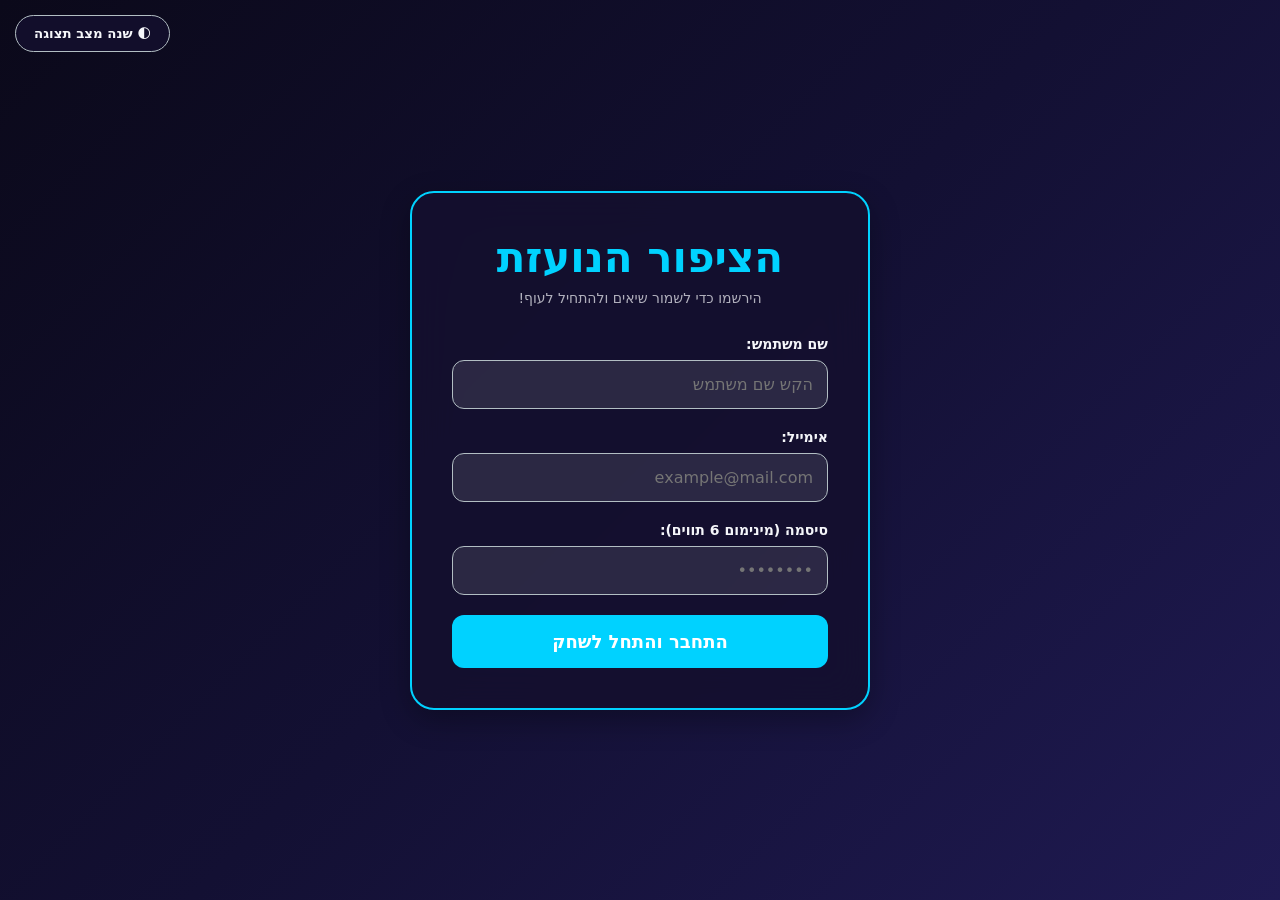
==== index.html @ 6cd111ca "commit first" ====
<!DOCTYPE html>
<html lang="he" dir="rtl">
<head>
    <meta charset="UTF-8">
    <meta name="viewport" content="width=device-width, initial-scale=1.0">
    <title>הציפור הנועזת - פרויקט גמר</title>
    <link rel="stylesheet" href="style.css">
</head>
<body>

    <button id="theme-toggle" class="theme-btn">🌓 שנה מצב תצוגה</button>

    <div id="screen-auth" class="screen active">
        <div class="card">
            <h1 class="game-title">הציפור הנועזת</h1>
            <p class="game-subtitle">הירשמו כדי לשמור שיאים ולהתחיל לעוף!</p>
            
            <form id="auth-form">
                <div class="input-group">
                    <label for="username">שם משתמש:</label>
                    <input type="text" id="username" placeholder="הקש שם משתמש" required>
                </div>
                <div class="input-group">
                    <label for="email">אימייל:</label>
                    <input type="text" id="email" placeholder="example@mail.com" required>
                    <span class="error-msg" id="email-error" style="color: #ff4d4d; font-size: 12px; display: none; margin-top: 4px; text-align: right;">כתובת אימייל לא תקינה</span>
                </div>
                <div class="input-group">
                    <label for="password">סיסמה (מינימום 6 תווים):</label>
                    <input type="password" id="password" placeholder="••••••••" required>
                    <span class="error-msg" id="password-error" style="color: #ff4d4d; font-size: 12px; display: none; margin-top: 4px; text-align: right;">הסיסמה חייבת להכיל לפחות 6 תווים, הכוללים גם אותיות וגם מספרים</span>
                </div>
                <button type="submit" class="btn-main">התחבר והתחל לשחק</button>
            </form>
        </div>
    </div>

    <div id="screen-game" class="screen">
        <div class="game-hud">
            <div class="hud-item">שחקן: <span id="hud-username">-</span></div>
            <div class="hud-item">ניקוד: <span id="hud-score">0</span></div>
        </div>
        <div id="game-box">
            <div id="bird">
                <svg viewBox="0 0 100 80" width="100%" height="100%">
                    <ellipse cx="50" cy="40" rx="35" ry="28" fill="#fbc531" stroke="#2f3640" stroke-width="3"/>
                    <circle cx="70" cy="32" r="9" fill="white" stroke="#2f3640" stroke-width="2"/>
                    <circle cx="73" cy="32" r="4" fill="black"/>
                    <path d="M78 38 L95 44 L75 50 Z" fill="#e17055" stroke="#2f3640" stroke-width="2"/>
                    <ellipse cx="40" cy="45" rx="16" ry="10" fill="white" stroke="#2f3640" stroke-width="2"/>
                </svg>
            </div>
        </div>
    </div>

    <div id="screen-gameover" class="screen">
        <div class="card">
            <h1 class="gameover-title">המשחק נגמר! 💥</h1>
            <p class="final-score-text">הניקוד שלך: <span id="final-score">0</span></p>
            
            <h3>טבלת מובילים</h3>
            <div class="search-box">
                <input type="text" id="search-player" placeholder="🔍 חפש שחקן בטבלה...">
            </div>
            <div class="table-container">
                <table id="leaderboard-table">
                    <thead>
                        <tr>
                            <th>מיקום</th>
                            <th>שם שחקן</th>
                            <th>ניקוד</th>
                        </tr>
                    </thead>
                    <tbody id="leaderboard-body">
                    </tbody>
                </table>
            </div>
            
            <button id="btn-restart" class="btn-main">משחק חדש 🔄</button>
        </div>
    </div>

    <script src="main.js"></script>
    <script src="game.js"></script>
</body>
</html>
---- style.css ----
:root {
 --bg-gradient: linear-gradient(135deg, #0b091a, #131033, #1f1a52);
 --card-bg: rgba(20, 16, 46, 0.85);
 --text-color: #f5f6fa;
 --accent-color: #00d2ff;
 --hud-bg: rgba(12, 10, 31, 0.9);
 --pipe-color: #1abc9c;
 --pipe-edge: #16a085;
}

/* הגדרות מצב בהיר - עכשיו זה ישפיע על כל האלמנטים בכל העמודים */
body.light-theme {
 --bg-gradient: linear-gradient(135deg, #eef2f7, #dce4ec, #cbd5e1);
 --card-bg: rgba(255, 255, 255, 0.95);
 --text-color: #2d3436;
 --accent-color: #0984e3;
 --hud-bg: rgba(255, 255, 255, 0.95);
 --pipe-color: #78e08f;
 --pipe-edge: #38a3a5;
}

* { box-sizing: border-box; margin: 0; padding: 0; font-family: 'Segoe UI', system-ui, sans-serif; }
body { background: var(--bg-gradient); height: 100vh; display: flex; justify-content: center; align-items: center; overflow: hidden; color: var(--text-color); transition: background 0.3s ease; }

.screen { display: none; width: 100%; height: 100%; position: absolute; top: 0; left: 0; justify-content: center; align-items: center; }
.screen.active { display: flex; }

.card { background: var(--card-bg); backdrop-filter: blur(20px); -webkit-backdrop-filter: blur(20px); border: 2px solid var(--accent-color); padding: 40px; border-radius: 24px; width: 90%; max-width: 460px; text-align: center; color: var(--text-color); box-shadow: 0 10px 30px rgba(0,0,0,0.3); }

.game-title { font-size: 42px; margin-bottom: 8px; font-weight: 900; color: var(--accent-color); }
.game-subtitle { opacity: 0.7; margin-bottom: 30px; font-size: 14px; }

.input-group { text-align: right; margin-bottom: 20px; }
.input-group label { display: block; font-size: 14px; margin-bottom: 8px; font-weight: 600; }
.input-group input { width: 100%; padding: 14px; border-radius: 12px; border: 1px solid #b2bec3; background: rgba(255,255,255,0.1); font-size: 16px; color: var(--text-color); }
body.light-theme .input-group input { background: #fff; }

.btn-main { width: 100%; padding: 16px; background: var(--accent-color); color: #fff; border: none; border-radius: 12px; font-size: 18px; font-weight: 800; cursor: pointer; }
.btn-main:hover { opacity: 0.9; }

.theme-btn { position: fixed; top: 15px; left: 15px; padding: 10px 18px; border-radius: 30px; border: 1px solid #b2bec3; background: var(--card-bg); color: var(--text-color); cursor: pointer; font-weight: bold; z-index: 100; }

#screen-game { flex-direction: column; padding: 20px; }
#game-box {
width: 100%; max-width: 700px; height: 100%; max-height: 520px;
border: 3px solid var(--accent-color); border-radius: 24px;
position: relative; overflow: hidden;
background: rgba(0, 0, 0, 0.05);
box-shadow: 0 20px 50px rgba(0,0,0,0.15);
}

#bird {
 width: 45px; height: 35px;
 position: absolute; top: 200px; left: 80px; z-index: 10;
 transition: transform 0.1s ease;
}

/* העמודים (המכשולים) - ברורים, נקיים ובצבע הנכון לפי התמה */
.pipe {
 position: absolute; width: 70px;
background: var(--pipe-color);
 border: 2px solid var(--pipe-edge);
 border-radius: 8px;
 box-shadow: 0 4px 15px rgba(0,0,0,0.15);
}

.game-hud { width: 100%; max-width: 700px; display: flex; justify-content: space-between; padding: 16px 24px; background: var(--hud-bg); margin-bottom: 12px; border-radius: 16px; color: var(--text-color); font-weight: 700; border: 1px solid var(--accent-color); }
.search-box input { width: 100%; padding: 12px; margin: 15px 0; border-radius: 10px; border: 1px solid #b2bec3; outline: none; color: var(--text-color); background: rgba(0,0,0,0.02); }
.table-container { max-height: 150px; overflow-y: auto; margin-bottom: 25px; border-radius: 12px; }
table { width: 100%; border-collapse: collapse; text-align: right; }
th, td { padding: 12px; border-bottom: 1px solid #b2bec3; font-size: 14px; }
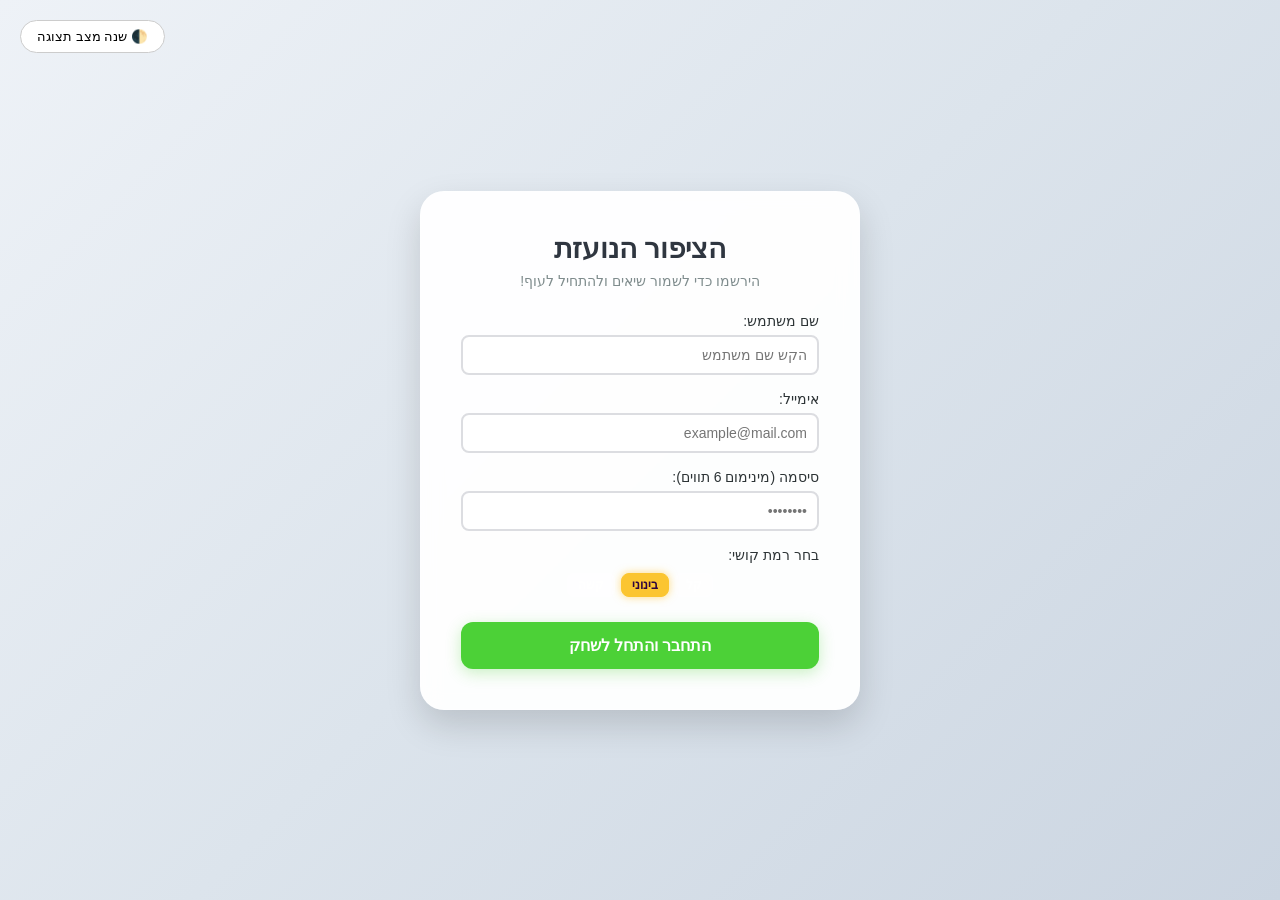
==== commit d87a479b: "new" ====
--- a/index.html
+++ b/index.html
@@ -3,8 +3,10 @@
 <head>
     <meta charset="UTF-8">
     <meta name="viewport" content="width=device-width, initial-scale=1.0">
-    <title>הציפור הנועזת - פרויקט גמר</title>
-    <link rel="stylesheet" href="style.css">
+    <title>הציפור הנועזת - התחברות</title>
+    <link rel="stylesheet" href="global.css">
+    <link rel="stylesheet" href="auth.css">
+    <link rel="stylesheet" href="game-screen.css">
 </head>
 <body>
 
@@ -30,57 +32,21 @@
                     <input type="password" id="password" placeholder="••••••••" required>
                     <span class="error-msg" id="password-error" style="color: #ff4d4d; font-size: 12px; display: none; margin-top: 4px; text-align: right;">הסיסמה חייבת להכיל לפחות 6 תווים, הכוללים גם אותיות וגם מספרים</span>
                 </div>
+
+                <div class="input-group" style="text-align: center; margin-bottom: 25px;">
+                    <label style="display: block; margin-bottom: 10px; text-align: right;">בחר רמת קושי:</label>
+                    <div class="difficulty-controls" style="justify-content: center;">
+                        <button type="button" class="diff-btn" id="btn-easy">קל</button>
+                        <button type="button" class="diff-btn active" id="btn-medium">בינוני</button>
+                        <button type="button" class="diff-btn" id="btn-hard">קשה</button>
+                    </div>
+                </div>
+
                 <button type="submit" class="btn-main">התחבר והתחל לשחק</button>
             </form>
         </div>
     </div>
 
-    <div id="screen-game" class="screen">
-        <div class="game-hud">
-            <div class="hud-item">שחקן: <span id="hud-username">-</span></div>
-            <div class="hud-item">ניקוד: <span id="hud-score">0</span></div>
-        </div>
-        <div id="game-box">
-            <div id="bird">
-                <svg viewBox="0 0 100 80" width="100%" height="100%">
-                    <ellipse cx="50" cy="40" rx="35" ry="28" fill="#fbc531" stroke="#2f3640" stroke-width="3"/>
-                    <circle cx="70" cy="32" r="9" fill="white" stroke="#2f3640" stroke-width="2"/>
-                    <circle cx="73" cy="32" r="4" fill="black"/>
-                    <path d="M78 38 L95 44 L75 50 Z" fill="#e17055" stroke="#2f3640" stroke-width="2"/>
-                    <ellipse cx="40" cy="45" rx="16" ry="10" fill="white" stroke="#2f3640" stroke-width="2"/>
-                </svg>
-            </div>
-        </div>
-    </div>
-
-    <div id="screen-gameover" class="screen">
-        <div class="card">
-            <h1 class="gameover-title">המשחק נגמר! 💥</h1>
-            <p class="final-score-text">הניקוד שלך: <span id="final-score">0</span></p>
-            
-            <h3>טבלת מובילים</h3>
-            <div class="search-box">
-                <input type="text" id="search-player" placeholder="🔍 חפש שחקן בטבלה...">
-            </div>
-            <div class="table-container">
-                <table id="leaderboard-table">
-                    <thead>
-                        <tr>
-                            <th>מיקום</th>
-                            <th>שם שחקן</th>
-                            <th>ניקוד</th>
-                        </tr>
-                    </thead>
-                    <tbody id="leaderboard-body">
-                    </tbody>
-                </table>
-            </div>
-            
-            <button id="btn-restart" class="btn-main">משחק חדש 🔄</button>
-        </div>
-    </div>
-
     <script src="main.js"></script>
-    <script src="game.js"></script>
 </body>
 </html>
--- a/global.css
+++ b/global.css
@@ -0,0 +1,71 @@
+:root {
+    --bg-gradient: linear-gradient(135deg, #eef2f7, #dce4ec, #cbd5e1);
+    --card-bg: rgba(255, 255, 255, 0.95);
+    --text-color: #2d3436;
+    --accent-color: #4cd137;
+}
+
+body.dark-mode {
+    --bg-gradient: linear-gradient(135deg, #0b091a, #131033, #1f1a52);
+    --card-bg: rgba(20, 16, 46, 0.9);
+    --text-color: #f5f6fa;
+    --accent-color: #00d2ff;
+}
+
+* {
+    box-sizing: border-box;
+    margin: 0;
+    padding: 0;
+    font-family: 'Segoe UI', Tahoma, Geneva, Verdana, sans-serif;
+}
+
+body {
+    background: var(--bg-gradient);
+    color: var(--text-color);
+    display: flex;
+    justify-content: center;
+    align-items: center;
+    min-height: 100vh;
+    overflow: hidden;
+    transition: background 0.3s ease;
+}
+
+.screen {
+    display: flex;
+    justify-content: center;
+    align-items: center;
+    width: 100%;
+}
+
+.card {
+    background: var(--card-bg);
+    backdrop-filter: blur(10px);
+    padding: 40px;
+    border-radius: 24px;
+    box-shadow: 0 15px 35px rgba(0, 0, 0, 0.15);
+    border: 1px solid rgba(255, 255, 255, 0.2);
+    text-align: center;
+    width: 100%;
+    max-width: 440px;
+    transition: all 0.3s ease;
+}
+
+.btn-main {
+    background: #4cd137;
+    color: white;
+    border: none;
+    padding: 14px 28px;
+    font-size: 16px;
+    font-weight: bold;
+    border-radius: 12px;
+    cursor: pointer;
+    width: 100%;
+    box-shadow: 0 4px 15px rgba(76, 209, 55, 0.3);
+    transition: all 0.2s ease;
+}
+
+.btn-main:hover {
+    background: #44bd32;
+    transform: translateY(-2px);
+    box-shadow: 0 6px 20px rgba(76, 209, 55, 0.4);
+}
--- a/auth.css
+++ b/auth.css
@@ -0,0 +1,48 @@
+/* עיצוב ייחודי לרכיבים שנמצאים אך ורק בדף ההרשמה index.html */
+.game-title {
+    font-size: 28px;
+    color: #2f3640;
+    margin-bottom: 8px;
+}
+
+.game-subtitle {
+    color: #7f8c8d;
+    font-size: 14px;
+    margin-bottom: 24px;
+}
+
+.input-group {
+    margin-bottom: 16px;
+    text-align: right;
+}
+
+.input-group label {
+    display: block;
+    margin-bottom: 6px;
+    font-weight: 6px;
+    font-size: 14px;
+}
+
+.input-group input {
+    width: 100%;
+    padding: 10px;
+    border: 2px solid #dcdde1;
+    border-radius: 8px;
+    font-size: 14px;
+    outline: none;
+}
+
+.input-group input:focus {
+    border-color: #35a2ff;
+}
+
+.theme-btn {
+    position: absolute;
+    top: 20px;
+    left: 20px;
+    padding: 8px 16px;
+    cursor: pointer;
+    border-radius: 20px;
+    border: 1px solid #ccc;
+    background: white;
+}
--- a/game-screen.css
+++ b/game-screen.css
@@ -0,0 +1,113 @@
+/* ==========================================================================
+   עיצוב זירת המשחק הפעיל (game-screen.css)
+   ========================================================================== */
+
+/* עיצוב ה-HUD: סרגל הנתונים העליון (שם שחקן, רמות קושי וניקוד) */
+.game-hud {
+    display: flex;
+    justify-content: space-between;
+    align-items: center;
+    width: 100%;
+    max-width: 480px;
+    background: rgba(47, 54, 64, 0.85);
+    backdrop-filter: blur(5px);
+    color: #ffffff;
+    padding: 14px 20px;
+    border-radius: 16px;
+    margin-bottom: 15px;
+    font-weight: bold;
+    font-size: 16px;
+    box-shadow: 0 8px 20px rgba(0, 0, 0, 0.15);
+    border: 1px solid rgba(255, 255, 255, 0.1);
+    position: absolute;
+    top: 20px;
+    z-index: 100;
+}
+
+.hud-item span {
+    color: #fbc531; /* צביעת הניקוד והשם בצהוב זוהר */
+    font-size: 18px;
+}
+
+/* --- עיצוב כפתורי רמת הקושי בתוך ה-HUD --- */
+.difficulty-controls {
+    display: flex;
+    gap: 6px;
+}
+
+.diff-btn {
+    background: rgba(255, 255, 255, 0.15);
+    border: 1px solid rgba(255, 255, 255, 0.3);
+    color: white;
+    padding: 4px 10px;
+    font-size: 12px;
+    border-radius: 8px;
+    cursor: pointer;
+    font-weight: bold;
+    transition: all 0.2s ease;
+}
+
+.diff-btn:hover {
+    background: rgba(255, 255, 255, 0.3);
+}
+
+/* הכפתור שנבחר כרגע מקבל צבע צהוב זוהר ומודגש */
+.diff-btn.active {
+    background: #fbc531;
+    color: #2f043e;
+    border-color: #fbc531;
+    box-shadow: 0 0 8px rgba(251, 197, 49, 0.6);
+}
+
+/* --- קופסת המשחק המרכזית (השמיים והרכיבים) --- */
+#game-box {
+    width: 100vw;
+    height: 100vh;
+    max-width: 480px;
+    max-height: 640px;
+    /* גרדיאנט שמיים צבעוני ועמוק */
+    background: linear-gradient(to bottom, #3ae374, #3dd1e7);
+    border-radius: 24px;
+    position: relative;
+    overflow: hidden;
+    box-shadow: 0 15px 40px rgba(0, 0, 0, 0.25);
+    border: 4px solid #ffffff;
+}
+
+/* התאמת צבעי השמיים למצב כהה (Dark Mode) אוטומטי */
+body.dark-mode #game-box {
+    background: linear-gradient(to bottom, #1e1b4b, #311042);
+    border-color: #00d2ff;
+    box-shadow: 0 15px 40px rgba(0, 210, 255, 0.2);
+}
+
+/* עיצוב הציפור (השחקן) */
+#bird {
+    width: 45px;
+    height: 35px;
+    position: absolute;
+    left: 80px;
+    top: 250px;
+    z-index: 10;
+    filter: drop-shadow(0 4px 6px rgba(0,0,0,0.15));
+    transition: transform 0.1s ease;
+}
+
+/* עיצוב הצינורות (המכשולים) - מראה תלת-ממדי ומקצועי */
+.pipe {
+    width: 60px;
+    /* ירוק ארקייד קלאסי עם גרדיאנט למראה נפח */
+    background: linear-gradient(to right, #2ecc71, #27ae60);
+    border: 3px solid #1e272e;
+    position: absolute;
+    z-index: 5;
+    border-radius: 8px;
+    box-shadow: inset -8px 0 0 rgba(0, 0, 0, 0.15), 4px 4px 15px rgba(0, 0, 0, 0.2);
+}
+
+/* שינוי עיצוב הצינורות במצב כהה למראה ניאון עתידני */
+body.dark-mode .pipe {
+    background: linear-gradient(to right, #ff007f, #99004c);
+    border-color: #00d2ff;
+    box-shadow: inset -8px 0 0 rgba(0, 0, 0, 0.3), 0 0 15px rgba(255, 0, 127, 0.4);
+}
